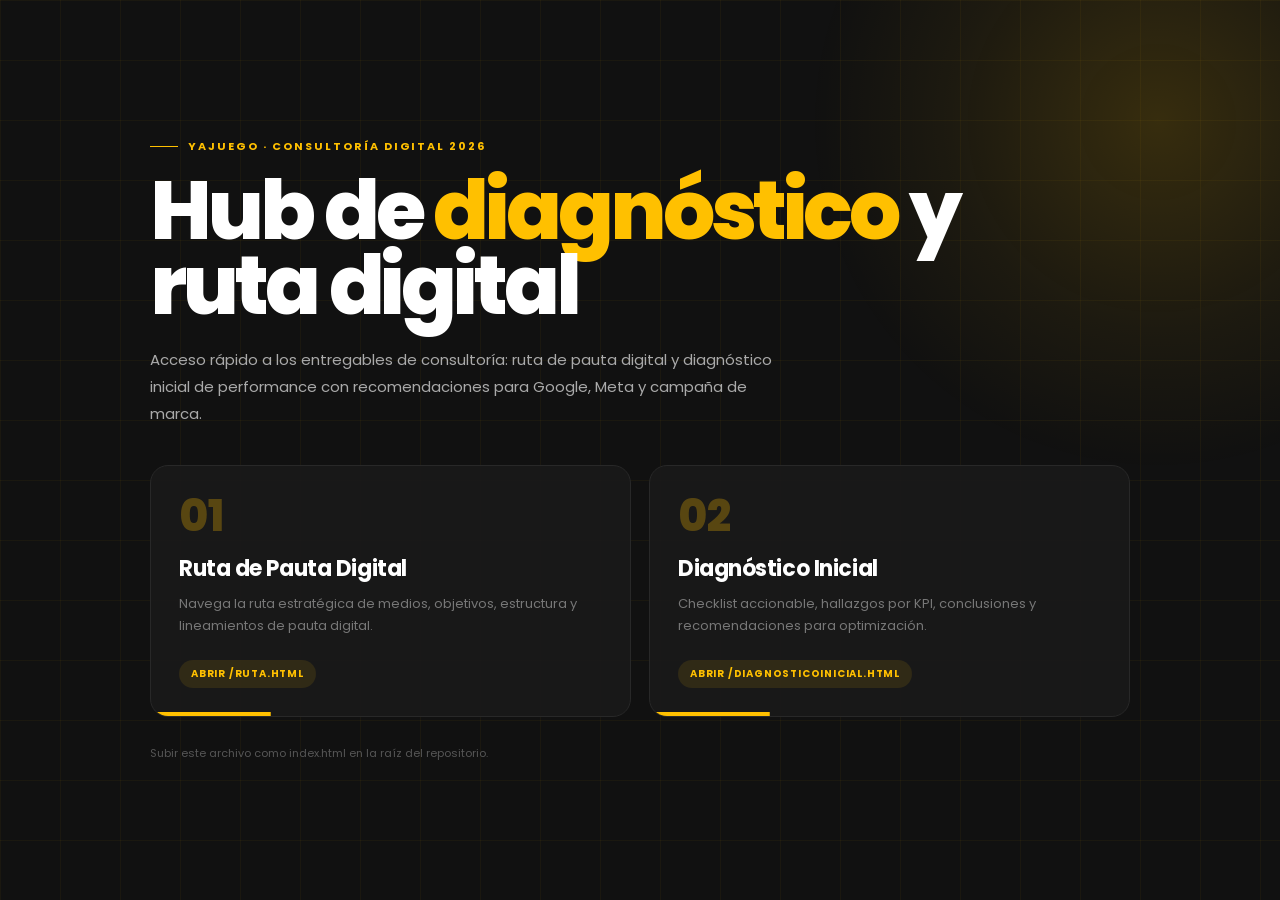
==== index.html @ 9c6caffd "Update index.html" ====
<!DOCTYPE html>
<html lang="es">
<head>
<meta charset="UTF-8">
<meta name="viewport" content="width=device-width, initial-scale=1.0">
<title>YaJuego · Hub de Consultoría</title>
<link href="https://fonts.googleapis.com/css2?family=Poppins:wght@300;400;500;600;700;800&display=swap" rel="stylesheet">
<style>
:root {
  --y:#FFC000;
  --b:#111;
  --w:#fff;
  --g1:#1a1a1a;
  --g2:#282828;
  --g3:#777;
}
*{margin:0;padding:0;box-sizing:border-box;font-family:'Poppins',sans-serif;}
body{
  min-height:100vh;
  background:var(--b);
  color:var(--w);
  display:flex;
  align-items:center;
  justify-content:center;
  padding:40px;
  overflow:hidden;
}
.bg-grid{
  position:fixed;
  inset:0;
  background-image:
    linear-gradient(rgba(255,192,0,0.045) 1px, transparent 1px),
    linear-gradient(90deg, rgba(255,192,0,0.045) 1px, transparent 1px);
  background-size:60px 60px;
  pointer-events:none;
}
.blob{
  position:fixed;
  width:55vw;
  height:55vw;
  right:-18vw;
  top:-18vw;
  border-radius:50%;
  background:radial-gradient(circle, rgba(255,192,0,0.16) 0%, rgba(255,192,0,0.05) 42%, transparent 70%);
  pointer-events:none;
}
.wrap{
  position:relative;
  z-index:2;
  width:min(980px,100%);
}
.eyebrow{
  color:var(--y);
  font-size:11px;
  font-weight:700;
  letter-spacing:.18em;
  text-transform:uppercase;
  margin-bottom:18px;
  display:flex;
  gap:10px;
  align-items:center;
}
.eyebrow:before{
  content:'';
  width:28px;
  height:1px;
  background:var(--y);
}
h1{
  font-size:clamp(42px,7vw,82px);
  line-height:.92;
  letter-spacing:-.05em;
  font-weight:800;
  margin-bottom:22px;
}
h1 span{color:var(--y);}
p{
  max-width:650px;
  color:#aaa;
  font-size:15px;
  line-height:1.8;
  margin-bottom:38px;
}
.grid{
  display:grid;
  grid-template-columns:repeat(2,minmax(0,1fr));
  gap:18px;
}
.card{
  position:relative;
  display:block;
  text-decoration:none;
  color:var(--w);
  background:rgba(26,26,26,.92);
  border:1px solid var(--g2);
  border-radius:18px;
  padding:28px;
  min-height:210px;
  overflow:hidden;
  transition:all .22s ease;
}
.card:after{
  content:'';
  position:absolute;
  left:0;
  right:0;
  bottom:0;
  height:4px;
  background:var(--y);
  transform:scaleX(.25);
  transform-origin:left;
  transition:transform .22s ease;
}
.card:hover{
  transform:translateY(-4px);
  border-color:rgba(255,192,0,.5);
  background:#1e1e1e;
}
.card:hover:after{transform:scaleX(1);}
.num{
  color:rgba(255,192,0,.28);
  font-size:44px;
  line-height:1;
  font-weight:800;
  margin-bottom:18px;
}
.card h2{
  font-size:22px;
  line-height:1.15;
  letter-spacing:-.02em;
  margin-bottom:12px;
}
.card small{
  color:var(--g3);
  font-size:13px;
  line-height:1.65;
  display:block;
}
.tag{
  display:inline-flex;
  margin-top:24px;
  padding:6px 12px;
  border-radius:999px;
  background:rgba(255,192,0,.1);
  color:var(--y);
  font-size:10px;
  font-weight:700;
  letter-spacing:.08em;
  text-transform:uppercase;
}
.footer{
  margin-top:28px;
  color:#555;
  font-size:11px;
}
@media(max-width:760px){
  body{padding:26px;overflow:auto;}
  .grid{grid-template-columns:1fr;}
  .card{min-height:auto;}
}
</style>
</head>
<body>
<div class="bg-grid"></div>
<div class="blob"></div>

<main class="wrap">
  <div class="eyebrow">YaJuego · Consultoría Digital 2026</div>
  <h1>Hub de <span>diagnóstico</span> y ruta digital</h1>
  <p>
    Acceso rápido a los entregables de consultoría: ruta de pauta digital y diagnóstico inicial 
    de performance con recomendaciones para Google, Meta y campaña de marca.
  </p>

  <section class="grid">
    <a class="card" href="/Ruta.html">
      <div class="num">01</div>
      <h2>Ruta de Pauta Digital</h2>
      <small>
        Navega la ruta estratégica de medios, objetivos, estructura y lineamientos de pauta digital.
      </small>
      <span class="tag">Abrir /Ruta.html</span>
    </a>

    <a class="card" href="/DiagnosticoInicial.html">
      <div class="num">02</div>
      <h2>Diagnóstico Inicial</h2>
      <small>
        Checklist accionable, hallazgos por KPI, conclusiones y recomendaciones para optimización.
      </small>
      <span class="tag">Abrir /DiagnosticoInicial.html</span>
    </a>
  </section>

  <div class="footer">Subir este archivo como index.html en la raíz del repositorio.</div>
</main>

</body>
</html>
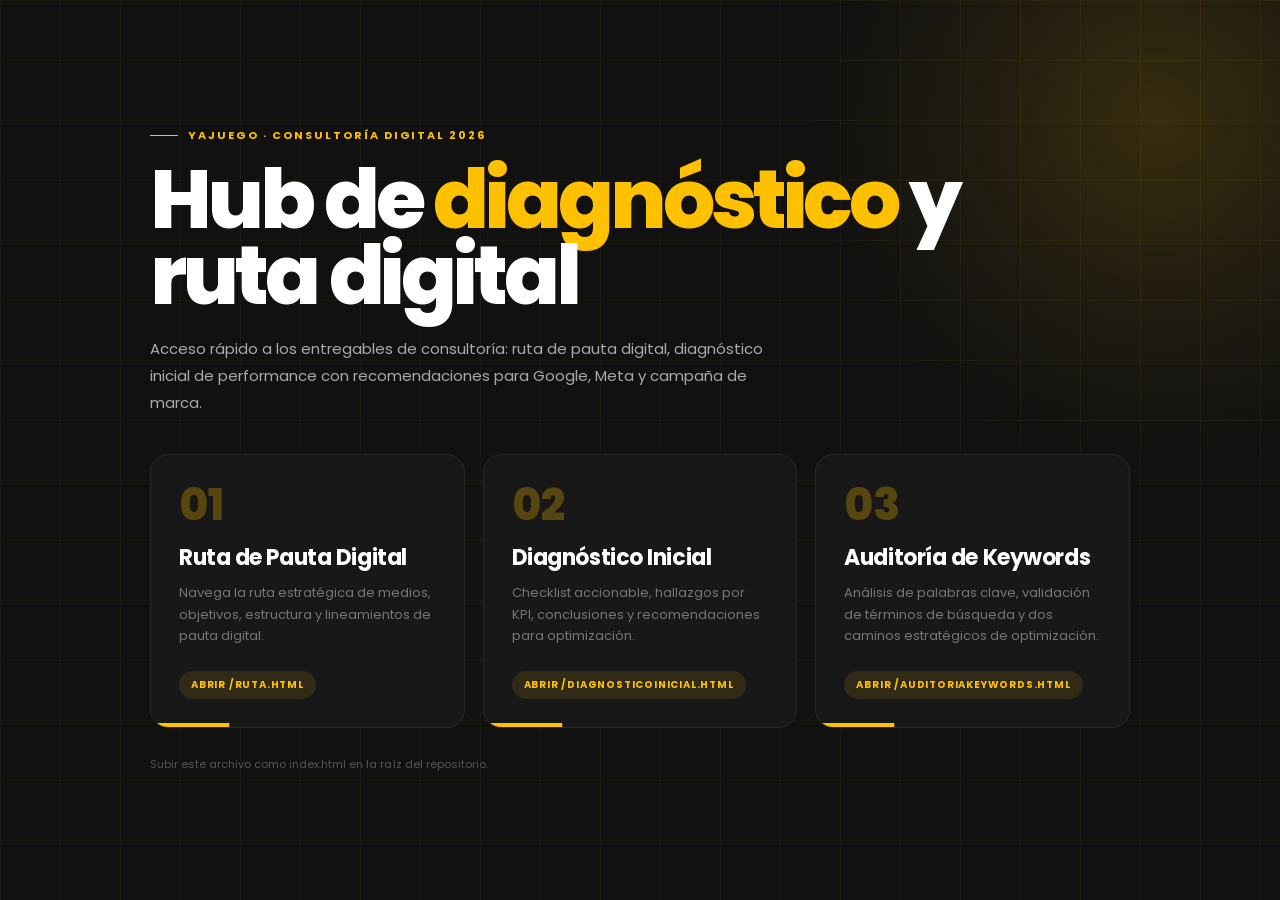
==== commit 65ccd9ac: "auditkw" ====
--- a/index.html
+++ b/index.html
@@ -83,7 +83,7 @@
 }
 .grid{
   display:grid;
-  grid-template-columns:repeat(2,minmax(0,1fr));
+  grid-template-columns:repeat(3,minmax(0,1fr));
   gap:18px;
 }
 .card{
@@ -95,7 +95,7 @@
   border:1px solid var(--g2);
   border-radius:18px;
   padding:28px;
-  min-height:210px;
+  min-height:220px;
   overflow:hidden;
   transition:all .22s ease;
 }
@@ -153,6 +153,9 @@
   color:#555;
   font-size:11px;
 }
+@media(max-width:1024px){
+  .grid{grid-template-columns:repeat(2,minmax(0,1fr));}
+}
 @media(max-width:760px){
   body{padding:26px;overflow:auto;}
   .grid{grid-template-columns:1fr;}
@@ -168,12 +171,12 @@
   <div class="eyebrow">YaJuego · Consultoría Digital 2026</div>
   <h1>Hub de <span>diagnóstico</span> y ruta digital</h1>
   <p>
-    Acceso rápido a los entregables de consultoría: ruta de pauta digital y diagnóstico inicial 
+    Acceso rápido a los entregables de consultoría: ruta de pauta digital, diagnóstico inicial 
     de performance con recomendaciones para Google, Meta y campaña de marca.
   </p>
 
   <section class="grid">
-    <a class="card" href="/Ruta.html">
+    <a class="card" href="Ruta.html">
       <div class="num">01</div>
       <h2>Ruta de Pauta Digital</h2>
       <small>
@@ -182,7 +185,7 @@
       <span class="tag">Abrir /Ruta.html</span>
     </a>
 
-    <a class="card" href="/DiagnosticoInicial.html">
+    <a class="card" href="DiagnosticoInicial.html">
       <div class="num">02</div>
       <h2>Diagnóstico Inicial</h2>
       <small>
@@ -190,6 +193,15 @@
       </small>
       <span class="tag">Abrir /DiagnosticoInicial.html</span>
     </a>
+
+    <a class="card" href="AuditoriaKeywords.html">
+      <div class="num">03</div>
+      <h2>Auditoría de Keywords</h2>
+      <small>
+        Análisis de palabras clave, validación de términos de búsqueda y dos caminos estratégicos de optimización.
+      </small>
+      <span class="tag">Abrir /AuditoriaKeywords.html</span>
+    </a>
   </section>
 
   <div class="footer">Subir este archivo como index.html en la raíz del repositorio.</div>
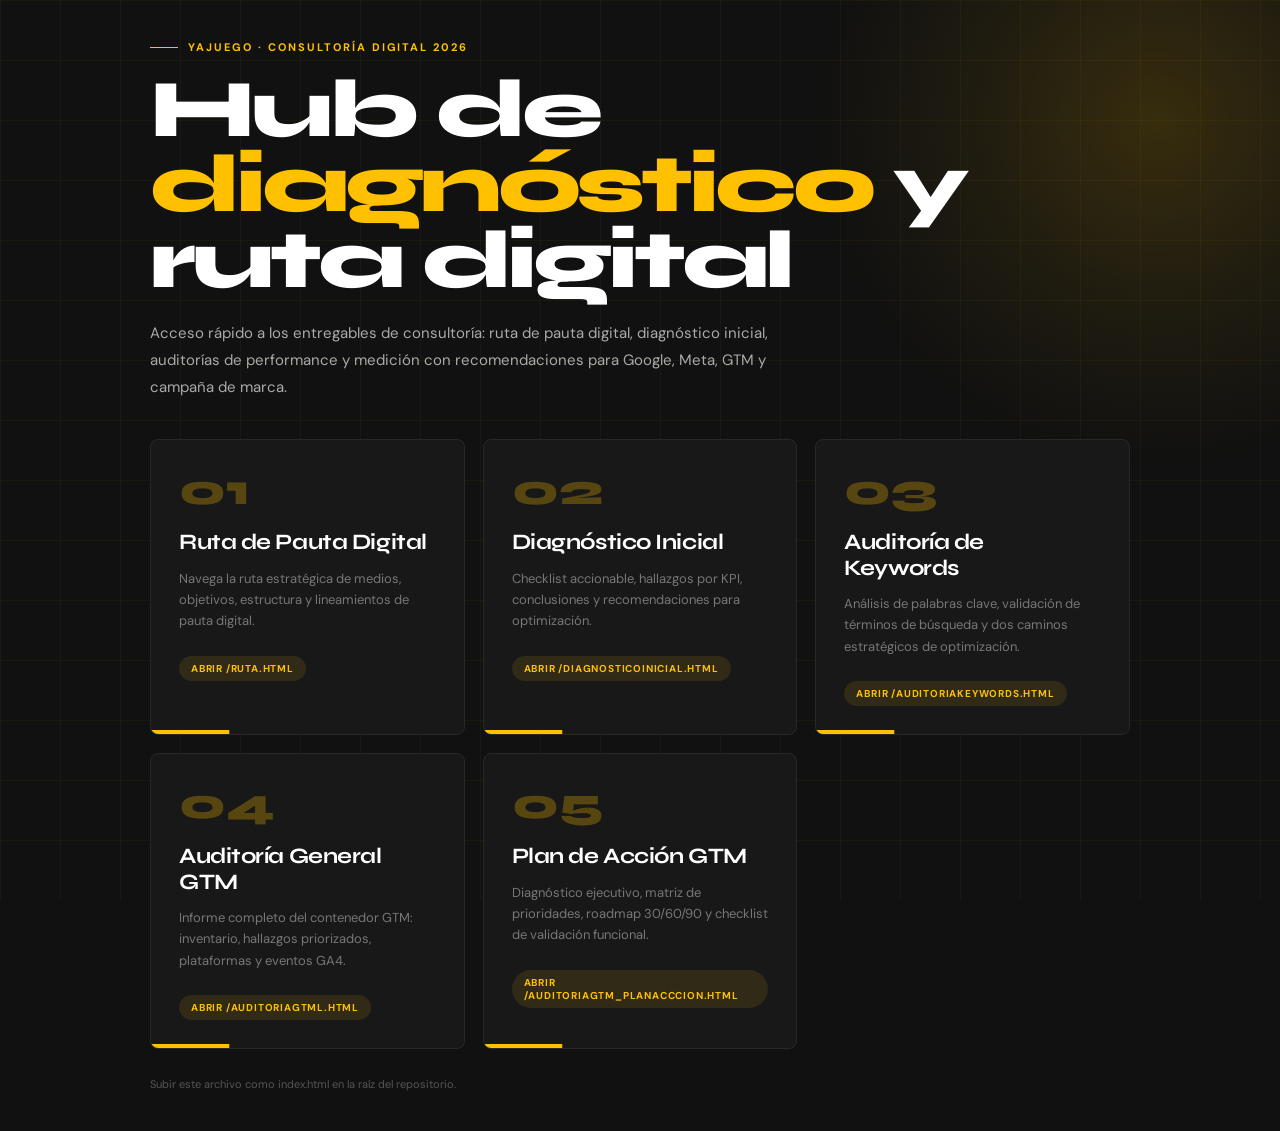
==== commit 39cd4e3b: "audit gtm" ====
--- a/index.html
+++ b/index.html
@@ -4,7 +4,7 @@
 <meta charset="UTF-8">
 <meta name="viewport" content="width=device-width, initial-scale=1.0">
 <title>YaJuego · Hub de Consultoría</title>
-<link href="https://fonts.googleapis.com/css2?family=Poppins:wght@300;400;500;600;700;800&display=swap" rel="stylesheet">
+<link href="https://fonts.googleapis.com/css2?family=Syne:wght@400;700;800&family=DM+Sans:wght@300;400;500;700&display=swap" rel="stylesheet">
 <style>
 :root {
   --y:#FFC000;
@@ -14,16 +14,17 @@
   --g2:#282828;
   --g3:#777;
 }
-*{margin:0;padding:0;box-sizing:border-box;font-family:'Poppins',sans-serif;}
+*{margin:0;padding:0;box-sizing:border-box;}
 body{
   min-height:100vh;
+  font-family:'DM Sans',sans-serif;
   background:var(--b);
   color:var(--w);
   display:flex;
   align-items:center;
   justify-content:center;
   padding:40px;
-  overflow:hidden;
+  overflow:auto;
 }
 .bg-grid{
   position:fixed;
@@ -67,6 +68,7 @@
   background:var(--y);
 }
 h1{
+  font-family:'Syne',sans-serif;
   font-size:clamp(42px,7vw,82px);
   line-height:.92;
   letter-spacing:-.05em;
@@ -93,7 +95,7 @@
   color:var(--w);
   background:rgba(26,26,26,.92);
   border:1px solid var(--g2);
-  border-radius:18px;
+  border-radius:8px;
   padding:28px;
   min-height:220px;
   overflow:hidden;
@@ -118,6 +120,7 @@
 }
 .card:hover:after{transform:scaleX(1);}
 .num{
+  font-family:'Syne',sans-serif;
   color:rgba(255,192,0,.28);
   font-size:44px;
   line-height:1;
@@ -125,6 +128,7 @@
   margin-bottom:18px;
 }
 .card h2{
+  font-family:'Syne',sans-serif;
   font-size:22px;
   line-height:1.15;
   letter-spacing:-.02em;
@@ -171,8 +175,8 @@
   <div class="eyebrow">YaJuego · Consultoría Digital 2026</div>
   <h1>Hub de <span>diagnóstico</span> y ruta digital</h1>
   <p>
-    Acceso rápido a los entregables de consultoría: ruta de pauta digital, diagnóstico inicial 
-    de performance con recomendaciones para Google, Meta y campaña de marca.
+    Acceso rápido a los entregables de consultoría: ruta de pauta digital, diagnóstico inicial, auditorías
+    de performance y medición con recomendaciones para Google, Meta, GTM y campaña de marca.
   </p>
 
   <section class="grid">
@@ -202,6 +206,24 @@
       </small>
       <span class="tag">Abrir /AuditoriaKeywords.html</span>
     </a>
+
+    <a class="card" href="AuditoriaGTML.html">
+      <div class="num">04</div>
+      <h2>Auditoría General GTM</h2>
+      <small>
+        Informe completo del contenedor GTM: inventario, hallazgos priorizados, plataformas y eventos GA4.
+      </small>
+      <span class="tag">Abrir /AuditoriaGTML.html</span>
+    </a>
+
+    <a class="card" href="AuditoriaGTM_PlanAcccion.html">
+      <div class="num">05</div>
+      <h2>Plan de Acción GTM</h2>
+      <small>
+        Diagnóstico ejecutivo, matriz de prioridades, roadmap 30/60/90 y checklist de validación funcional.
+      </small>
+      <span class="tag">Abrir /AuditoriaGTM_PlanAcccion.html</span>
+    </a>
   </section>
 
   <div class="footer">Subir este archivo como index.html en la raíz del repositorio.</div>
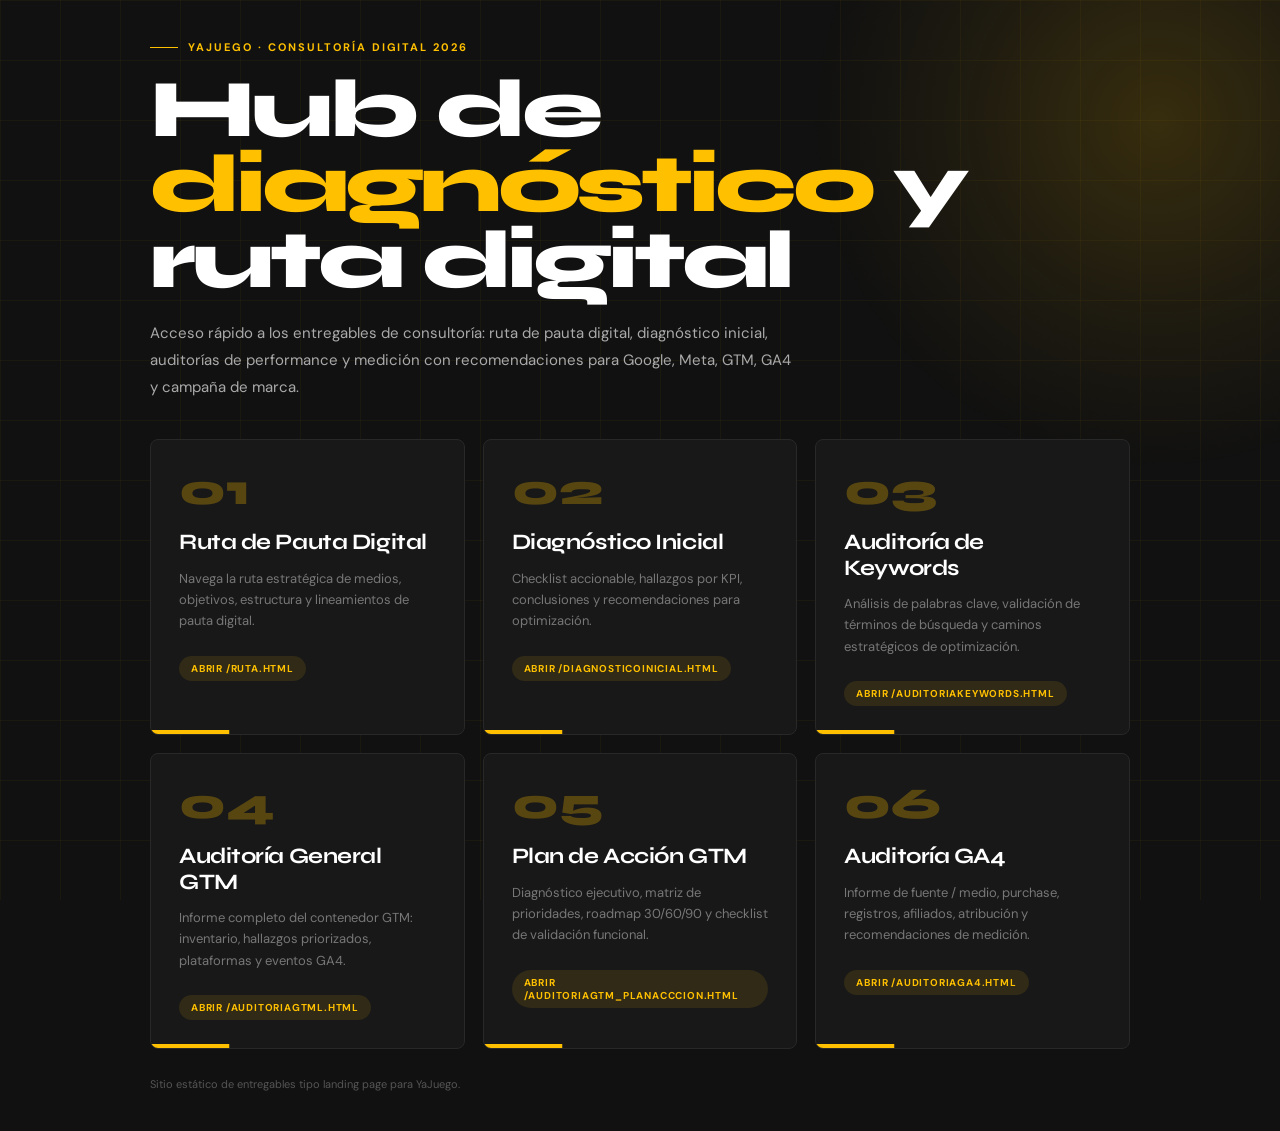
==== commit c4a99b94: "assets + auditga4" ====
--- a/index.html
+++ b/index.html
@@ -1,233 +1,84 @@
 <!DOCTYPE html>
 <html lang="es">
 <head>
-<meta charset="UTF-8">
-<meta name="viewport" content="width=device-width, initial-scale=1.0">
-<title>YaJuego · Hub de Consultoría</title>
-<link href="https://fonts.googleapis.com/css2?family=Syne:wght@400;700;800&family=DM+Sans:wght@300;400;500;700&display=swap" rel="stylesheet">
-<style>
-:root {
-  --y:#FFC000;
-  --b:#111;
-  --w:#fff;
-  --g1:#1a1a1a;
-  --g2:#282828;
-  --g3:#777;
-}
-*{margin:0;padding:0;box-sizing:border-box;}
-body{
-  min-height:100vh;
-  font-family:'DM Sans',sans-serif;
-  background:var(--b);
-  color:var(--w);
-  display:flex;
-  align-items:center;
-  justify-content:center;
-  padding:40px;
-  overflow:auto;
-}
-.bg-grid{
-  position:fixed;
-  inset:0;
-  background-image:
-    linear-gradient(rgba(255,192,0,0.045) 1px, transparent 1px),
-    linear-gradient(90deg, rgba(255,192,0,0.045) 1px, transparent 1px);
-  background-size:60px 60px;
-  pointer-events:none;
-}
-.blob{
-  position:fixed;
-  width:55vw;
-  height:55vw;
-  right:-18vw;
-  top:-18vw;
-  border-radius:50%;
-  background:radial-gradient(circle, rgba(255,192,0,0.16) 0%, rgba(255,192,0,0.05) 42%, transparent 70%);
-  pointer-events:none;
-}
-.wrap{
-  position:relative;
-  z-index:2;
-  width:min(980px,100%);
-}
-.eyebrow{
-  color:var(--y);
-  font-size:11px;
-  font-weight:700;
-  letter-spacing:.18em;
-  text-transform:uppercase;
-  margin-bottom:18px;
-  display:flex;
-  gap:10px;
-  align-items:center;
-}
-.eyebrow:before{
-  content:'';
-  width:28px;
-  height:1px;
-  background:var(--y);
-}
-h1{
-  font-family:'Syne',sans-serif;
-  font-size:clamp(42px,7vw,82px);
-  line-height:.92;
-  letter-spacing:-.05em;
-  font-weight:800;
-  margin-bottom:22px;
-}
-h1 span{color:var(--y);}
-p{
-  max-width:650px;
-  color:#aaa;
-  font-size:15px;
-  line-height:1.8;
-  margin-bottom:38px;
-}
-.grid{
-  display:grid;
-  grid-template-columns:repeat(3,minmax(0,1fr));
-  gap:18px;
-}
-.card{
-  position:relative;
-  display:block;
-  text-decoration:none;
-  color:var(--w);
-  background:rgba(26,26,26,.92);
-  border:1px solid var(--g2);
-  border-radius:8px;
-  padding:28px;
-  min-height:220px;
-  overflow:hidden;
-  transition:all .22s ease;
-}
-.card:after{
-  content:'';
-  position:absolute;
-  left:0;
-  right:0;
-  bottom:0;
-  height:4px;
-  background:var(--y);
-  transform:scaleX(.25);
-  transform-origin:left;
-  transition:transform .22s ease;
-}
-.card:hover{
-  transform:translateY(-4px);
-  border-color:rgba(255,192,0,.5);
-  background:#1e1e1e;
-}
-.card:hover:after{transform:scaleX(1);}
-.num{
-  font-family:'Syne',sans-serif;
-  color:rgba(255,192,0,.28);
-  font-size:44px;
-  line-height:1;
-  font-weight:800;
-  margin-bottom:18px;
-}
-.card h2{
-  font-family:'Syne',sans-serif;
-  font-size:22px;
-  line-height:1.15;
-  letter-spacing:-.02em;
-  margin-bottom:12px;
-}
-.card small{
-  color:var(--g3);
-  font-size:13px;
-  line-height:1.65;
-  display:block;
-}
-.tag{
-  display:inline-flex;
-  margin-top:24px;
-  padding:6px 12px;
-  border-radius:999px;
-  background:rgba(255,192,0,.1);
-  color:var(--y);
-  font-size:10px;
-  font-weight:700;
-  letter-spacing:.08em;
-  text-transform:uppercase;
-}
-.footer{
-  margin-top:28px;
-  color:#555;
-  font-size:11px;
-}
-@media(max-width:1024px){
-  .grid{grid-template-columns:repeat(2,minmax(0,1fr));}
-}
-@media(max-width:760px){
-  body{padding:26px;overflow:auto;}
-  .grid{grid-template-columns:1fr;}
-  .card{min-height:auto;}
-}
-</style>
+  <meta charset="UTF-8">
+  <meta name="viewport" content="width=device-width, initial-scale=1.0">
+  <title>YaJuego · Hub de Consultoría</title>
+  <link rel="preconnect" href="https://fonts.googleapis.com">
+  <link rel="preconnect" href="https://fonts.gstatic.com" crossorigin>
+  <link href="https://fonts.googleapis.com/css2?family=Syne:wght@400;700;800&family=DM+Sans:wght@300;400;500;700&display=swap" rel="stylesheet">
+  <link rel="stylesheet" href="assets/css/site.css">
+  <link rel="stylesheet" href="assets/css/index.css">
 </head>
 <body>
-<div class="bg-grid"></div>
-<div class="blob"></div>
+  <div class="bg-grid"></div>
+  <div class="blob"></div>
 
-<main class="wrap">
-  <div class="eyebrow">YaJuego · Consultoría Digital 2026</div>
-  <h1>Hub de <span>diagnóstico</span> y ruta digital</h1>
-  <p>
-    Acceso rápido a los entregables de consultoría: ruta de pauta digital, diagnóstico inicial, auditorías
-    de performance y medición con recomendaciones para Google, Meta, GTM y campaña de marca.
-  </p>
+  <main class="wrap">
+    <div class="eyebrow">YaJuego · Consultoría Digital 2026</div>
+    <h1>Hub de <span>diagnóstico</span> y ruta digital</h1>
+    <p>
+      Acceso rápido a los entregables de consultoría: ruta de pauta digital, diagnóstico inicial, auditorías
+      de performance y medición con recomendaciones para Google, Meta, GTM, GA4 y campaña de marca.
+    </p>
 
-  <section class="grid">
-    <a class="card" href="Ruta.html">
-      <div class="num">01</div>
-      <h2>Ruta de Pauta Digital</h2>
-      <small>
-        Navega la ruta estratégica de medios, objetivos, estructura y lineamientos de pauta digital.
-      </small>
-      <span class="tag">Abrir /Ruta.html</span>
-    </a>
+    <section class="grid" aria-label="Entregables de consultoría">
+      <a class="card" href="Ruta.html">
+        <div class="num">01</div>
+        <h2>Ruta de Pauta Digital</h2>
+        <small>
+          Navega la ruta estratégica de medios, objetivos, estructura y lineamientos de pauta digital.
+        </small>
+        <span class="tag">Abrir /Ruta.html</span>
+      </a>
 
-    <a class="card" href="DiagnosticoInicial.html">
-      <div class="num">02</div>
-      <h2>Diagnóstico Inicial</h2>
-      <small>
-        Checklist accionable, hallazgos por KPI, conclusiones y recomendaciones para optimización.
-      </small>
-      <span class="tag">Abrir /DiagnosticoInicial.html</span>
-    </a>
+      <a class="card" href="DiagnosticoInicial.html">
+        <div class="num">02</div>
+        <h2>Diagnóstico Inicial</h2>
+        <small>
+          Checklist accionable, hallazgos por KPI, conclusiones y recomendaciones para optimización.
+        </small>
+        <span class="tag">Abrir /DiagnosticoInicial.html</span>
+      </a>
 
-    <a class="card" href="AuditoriaKeywords.html">
-      <div class="num">03</div>
-      <h2>Auditoría de Keywords</h2>
-      <small>
-        Análisis de palabras clave, validación de términos de búsqueda y dos caminos estratégicos de optimización.
-      </small>
-      <span class="tag">Abrir /AuditoriaKeywords.html</span>
-    </a>
+      <a class="card" href="AuditoriaKeywords.html">
+        <div class="num">03</div>
+        <h2>Auditoría de Keywords</h2>
+        <small>
+          Análisis de palabras clave, validación de términos de búsqueda y caminos estratégicos de optimización.
+        </small>
+        <span class="tag">Abrir /AuditoriaKeywords.html</span>
+      </a>
 
-    <a class="card" href="AuditoriaGTML.html">
-      <div class="num">04</div>
-      <h2>Auditoría General GTM</h2>
-      <small>
-        Informe completo del contenedor GTM: inventario, hallazgos priorizados, plataformas y eventos GA4.
-      </small>
-      <span class="tag">Abrir /AuditoriaGTML.html</span>
-    </a>
+      <a class="card" href="AuditoriaGTML.html">
+        <div class="num">04</div>
+        <h2>Auditoría General GTM</h2>
+        <small>
+          Informe completo del contenedor GTM: inventario, hallazgos priorizados, plataformas y eventos GA4.
+        </small>
+        <span class="tag">Abrir /AuditoriaGTML.html</span>
+      </a>
 
-    <a class="card" href="AuditoriaGTM_PlanAcccion.html">
-      <div class="num">05</div>
-      <h2>Plan de Acción GTM</h2>
-      <small>
-        Diagnóstico ejecutivo, matriz de prioridades, roadmap 30/60/90 y checklist de validación funcional.
-      </small>
-      <span class="tag">Abrir /AuditoriaGTM_PlanAcccion.html</span>
-    </a>
-  </section>
+      <a class="card" href="AuditoriaGTM_PlanAcccion.html">
+        <div class="num">05</div>
+        <h2>Plan de Acción GTM</h2>
+        <small>
+          Diagnóstico ejecutivo, matriz de prioridades, roadmap 30/60/90 y checklist de validación funcional.
+        </small>
+        <span class="tag">Abrir /AuditoriaGTM_PlanAcccion.html</span>
+      </a>
 
-  <div class="footer">Subir este archivo como index.html en la raíz del repositorio.</div>
-</main>
+      <a class="card" href="AuditoriaGA4.html">
+        <div class="num">06</div>
+        <h2>Auditoría GA4</h2>
+        <small>
+          Informe de fuente / medio, purchase, registros, afiliados, atribución y recomendaciones de medición.
+        </small>
+        <span class="tag">Abrir /AuditoriaGA4.html</span>
+      </a>
+    </section>
 
+    <div class="footer">Sitio estático de entregables tipo landing page para YaJuego.</div>
+  </main>
 </body>
 </html>
--- a/assets/css/site.css
+++ b/assets/css/site.css
@@ -0,0 +1,89 @@
+:root {
+  --yj-yellow: #ffc000;
+  --yj-black: #111;
+  --yj-white: #fff;
+  --yj-panel: #1a1a1a;
+  --yj-panel-2: #282828;
+  --yj-muted: #a7a7a7;
+  --yj-line: #2d2d2d;
+  --yj-radius: 8px;
+}
+
+* {
+  box-sizing: border-box;
+}
+
+html {
+  scroll-behavior: smooth;
+}
+
+body {
+  text-rendering: optimizeLegibility;
+  -webkit-font-smoothing: antialiased;
+}
+
+::selection {
+  background: rgba(255, 192, 0, .28);
+  color: var(--yj-white);
+}
+
+:focus-visible {
+  outline: 2px solid var(--yj-yellow);
+  outline-offset: 3px;
+}
+
+a {
+  text-underline-offset: 3px;
+}
+
+img,
+svg,
+canvas,
+video {
+  max-width: 100%;
+}
+
+#sidebar::-webkit-scrollbar,
+.table-wrap::-webkit-scrollbar,
+.ktbl-wrap::-webkit-scrollbar {
+  width: 4px;
+  height: 6px;
+}
+
+#sidebar::-webkit-scrollbar-track,
+.table-wrap::-webkit-scrollbar-track,
+.ktbl-wrap::-webkit-scrollbar-track {
+  background: transparent;
+}
+
+#sidebar::-webkit-scrollbar-thumb,
+.table-wrap::-webkit-scrollbar-thumb,
+.ktbl-wrap::-webkit-scrollbar-thumb {
+  background: #2a2a2a;
+  border-radius: 4px;
+}
+
+.skip-link {
+  position: absolute;
+  left: 12px;
+  top: 12px;
+  z-index: 999;
+  transform: translateY(-140%);
+  padding: 10px 12px;
+  border-radius: var(--yj-radius);
+  background: var(--yj-yellow);
+  color: var(--yj-black);
+  font-weight: 800;
+  text-decoration: none;
+}
+
+.skip-link:focus {
+  transform: translateY(0);
+}
+
+@media print {
+  * {
+    box-shadow: none !important;
+    text-shadow: none !important;
+  }
+}
--- a/assets/css/index.css
+++ b/assets/css/index.css
@@ -0,0 +1,199 @@
+:root {
+  --y: #ffc000;
+  --b: #111;
+  --w: #fff;
+  --g1: #1a1a1a;
+  --g2: #282828;
+  --g3: #777;
+}
+
+* {
+  margin: 0;
+  padding: 0;
+}
+
+body {
+  min-height: 100vh;
+  font-family: 'DM Sans', sans-serif;
+  background: var(--b);
+  color: var(--w);
+  display: flex;
+  align-items: center;
+  justify-content: center;
+  padding: 40px;
+  overflow: auto;
+}
+
+.bg-grid {
+  position: fixed;
+  inset: 0;
+  background-image:
+    linear-gradient(rgba(255, 192, 0, .045) 1px, transparent 1px),
+    linear-gradient(90deg, rgba(255, 192, 0, .045) 1px, transparent 1px);
+  background-size: 60px 60px;
+  pointer-events: none;
+}
+
+.blob {
+  position: fixed;
+  width: 55vw;
+  height: 55vw;
+  right: -18vw;
+  top: -18vw;
+  border-radius: 50%;
+  background: radial-gradient(circle, rgba(255, 192, 0, .16) 0%, rgba(255, 192, 0, .05) 42%, transparent 70%);
+  pointer-events: none;
+}
+
+.wrap {
+  position: relative;
+  z-index: 2;
+  width: min(980px, 100%);
+}
+
+.eyebrow {
+  color: var(--y);
+  font-size: 11px;
+  font-weight: 700;
+  letter-spacing: .18em;
+  text-transform: uppercase;
+  margin-bottom: 18px;
+  display: flex;
+  gap: 10px;
+  align-items: center;
+}
+
+.eyebrow::before {
+  content: '';
+  width: 28px;
+  height: 1px;
+  background: var(--y);
+}
+
+h1 {
+  font-family: 'Syne', sans-serif;
+  font-size: clamp(42px, 7vw, 82px);
+  line-height: .92;
+  letter-spacing: -.05em;
+  font-weight: 800;
+  margin-bottom: 22px;
+}
+
+h1 span {
+  color: var(--y);
+}
+
+p {
+  max-width: 650px;
+  color: #aaa;
+  font-size: 15px;
+  line-height: 1.8;
+  margin-bottom: 38px;
+}
+
+.grid {
+  display: grid;
+  grid-template-columns: repeat(3, minmax(0, 1fr));
+  gap: 18px;
+}
+
+.card {
+  position: relative;
+  display: block;
+  text-decoration: none;
+  color: var(--w);
+  background: rgba(26, 26, 26, .92);
+  border: 1px solid var(--g2);
+  border-radius: 8px;
+  padding: 28px;
+  min-height: 220px;
+  overflow: hidden;
+  transition: all .22s ease;
+}
+
+.card::after {
+  content: '';
+  position: absolute;
+  left: 0;
+  right: 0;
+  bottom: 0;
+  height: 4px;
+  background: var(--y);
+  transform: scaleX(.25);
+  transform-origin: left;
+  transition: transform .22s ease;
+}
+
+.card:hover {
+  transform: translateY(-4px);
+  border-color: rgba(255, 192, 0, .5);
+  background: #1e1e1e;
+}
+
+.card:hover::after {
+  transform: scaleX(1);
+}
+
+.num {
+  font-family: 'Syne', sans-serif;
+  color: rgba(255, 192, 0, .28);
+  font-size: 44px;
+  line-height: 1;
+  font-weight: 800;
+  margin-bottom: 18px;
+}
+
+.card h2 {
+  font-family: 'Syne', sans-serif;
+  font-size: 22px;
+  line-height: 1.15;
+  letter-spacing: -.02em;
+  margin-bottom: 12px;
+}
+
+.card small {
+  color: var(--g3);
+  font-size: 13px;
+  line-height: 1.65;
+  display: block;
+}
+
+.tag {
+  display: inline-flex;
+  margin-top: 24px;
+  padding: 6px 12px;
+  border-radius: 999px;
+  background: rgba(255, 192, 0, .1);
+  color: var(--y);
+  font-size: 10px;
+  font-weight: 700;
+  letter-spacing: .08em;
+  text-transform: uppercase;
+}
+
+.footer {
+  margin-top: 28px;
+  color: #555;
+  font-size: 11px;
+}
+
+@media (max-width: 1024px) {
+  .grid {
+    grid-template-columns: repeat(2, minmax(0, 1fr));
+  }
+}
+
+@media (max-width: 760px) {
+  body {
+    padding: 26px;
+    overflow: auto;
+  }
+
+  .grid {
+    grid-template-columns: 1fr;
+  }
+
+  .card {
+    min-height: auto;
+  }
+}
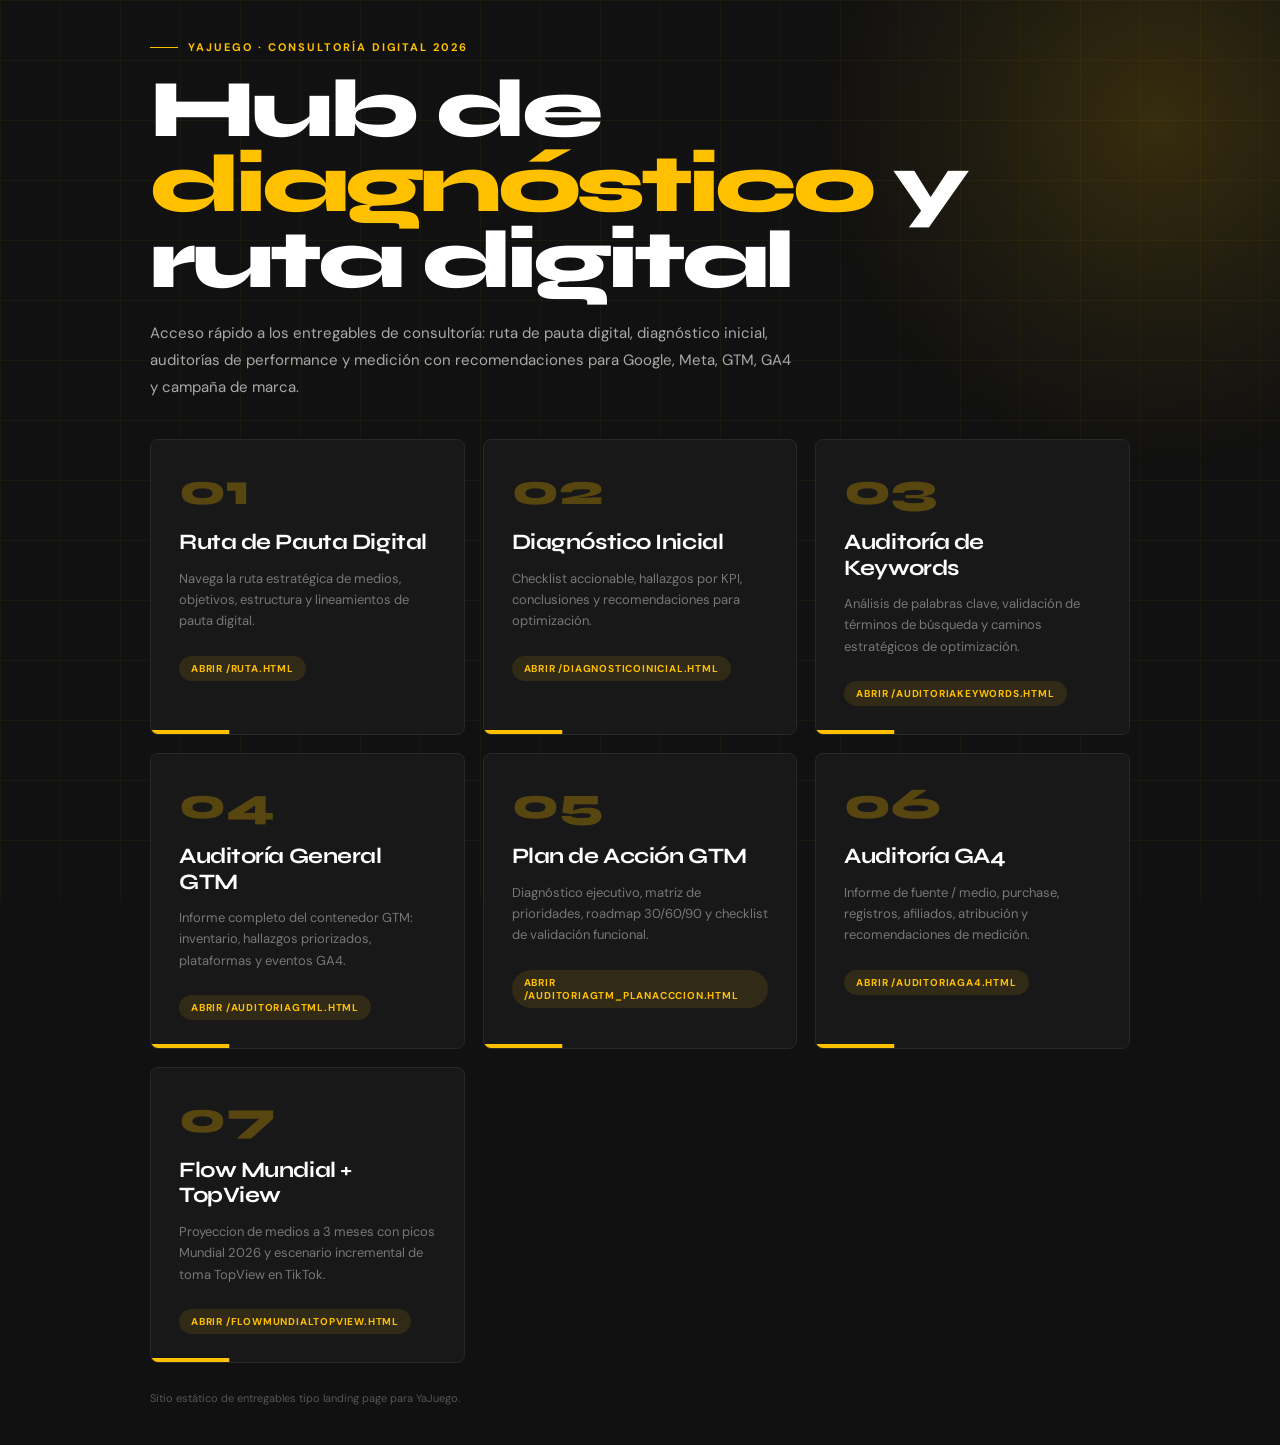
==== commit 787579ff: "flowmundial" ====
--- a/index.html
+++ b/index.html
@@ -76,6 +76,14 @@
         </small>
         <span class="tag">Abrir /AuditoriaGA4.html</span>
       </a>
+      <a class="card" href="FlowMundialTopView.html">
+        <div class="num">07</div>
+        <h2>Flow Mundial + TopView</h2>
+        <small>
+          Proyeccion de medios a 3 meses con picos Mundial 2026 y escenario incremental de toma TopView en TikTok.
+        </small>
+        <span class="tag">Abrir /FlowMundialTopView.html</span>
+      </a>
     </section>
 
     <div class="footer">Sitio estático de entregables tipo landing page para YaJuego.</div>
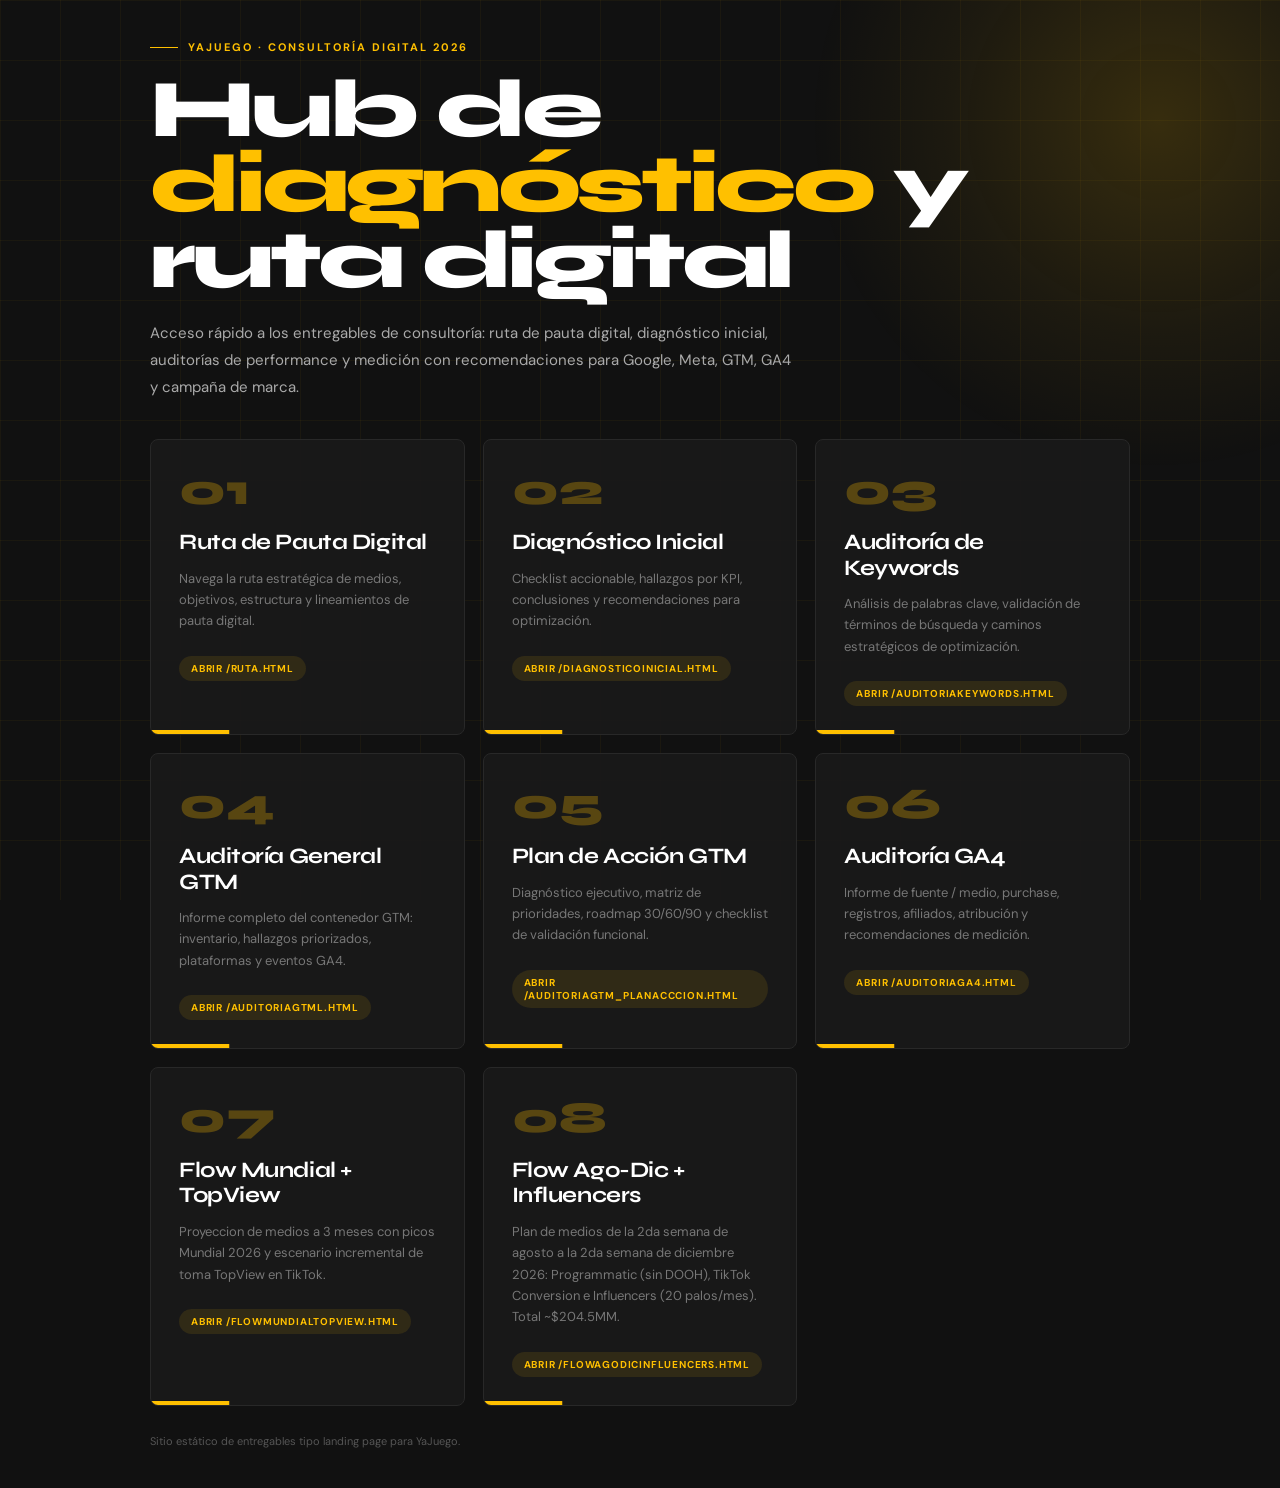
==== commit c01e8800: "agodictiktokprog" ====
--- a/index.html
+++ b/index.html
@@ -84,6 +84,14 @@
         </small>
         <span class="tag">Abrir /FlowMundialTopView.html</span>
       </a>
+      <a class="card" href="FlowAgoDicInfluencers.html">
+        <div class="num">08</div>
+        <h2>Flow Ago-Dic + Influencers</h2>
+        <small>
+          Plan de medios de la 2da semana de agosto a la 2da semana de diciembre 2026: Programmatic (sin DOOH), TikTok Conversion e Influencers (20 palos/mes). Total ~$204.5MM.
+        </small>
+        <span class="tag">Abrir /FlowAgoDicInfluencers.html</span>
+      </a>
     </section>
 
     <div class="footer">Sitio estático de entregables tipo landing page para YaJuego.</div>
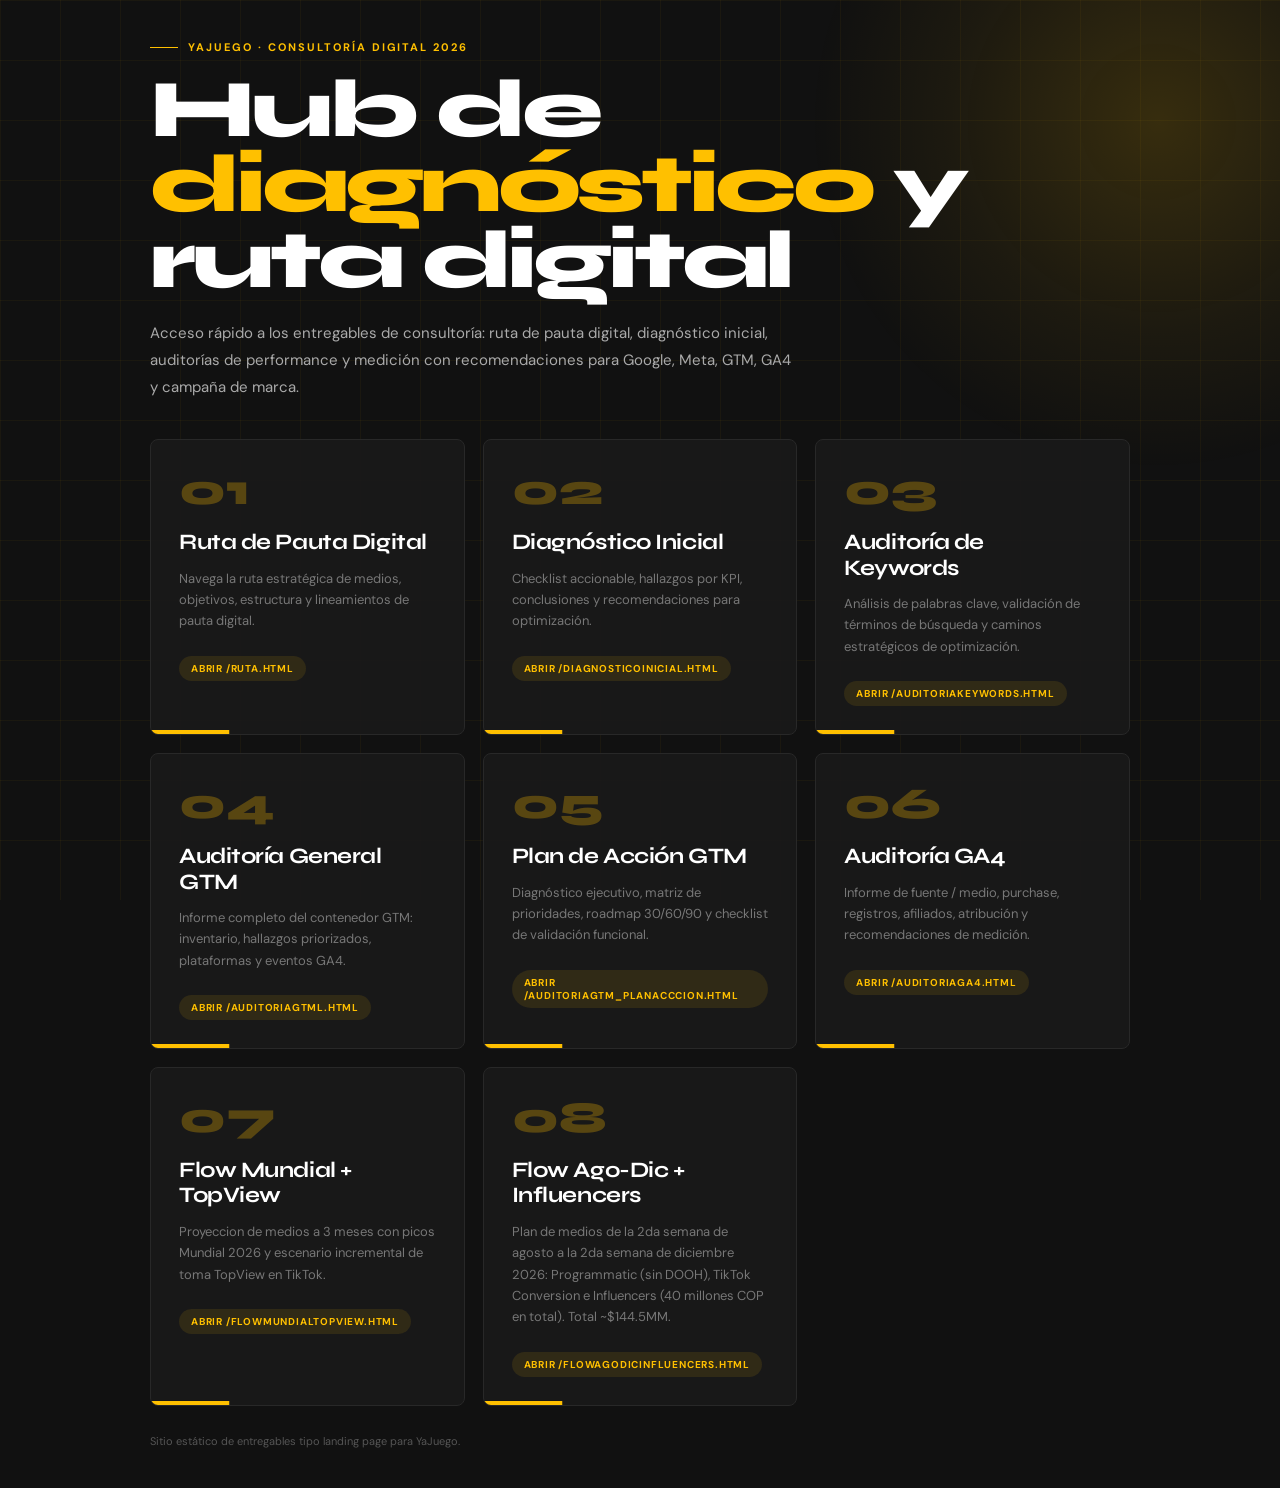
==== commit 8b2ff8c8: "ago" ====
--- a/index.html
+++ b/index.html
@@ -88,7 +88,7 @@
         <div class="num">08</div>
         <h2>Flow Ago-Dic + Influencers</h2>
         <small>
-          Plan de medios de la 2da semana de agosto a la 2da semana de diciembre 2026: Programmatic (sin DOOH), TikTok Conversion e Influencers (20 palos/mes). Total ~$204.5MM.
+          Plan de medios de la 2da semana de agosto a la 2da semana de diciembre 2026: Programmatic (sin DOOH), TikTok Conversion e Influencers (40 millones COP en total). Total ~$144.5MM.
         </small>
         <span class="tag">Abrir /FlowAgoDicInfluencers.html</span>
       </a>
